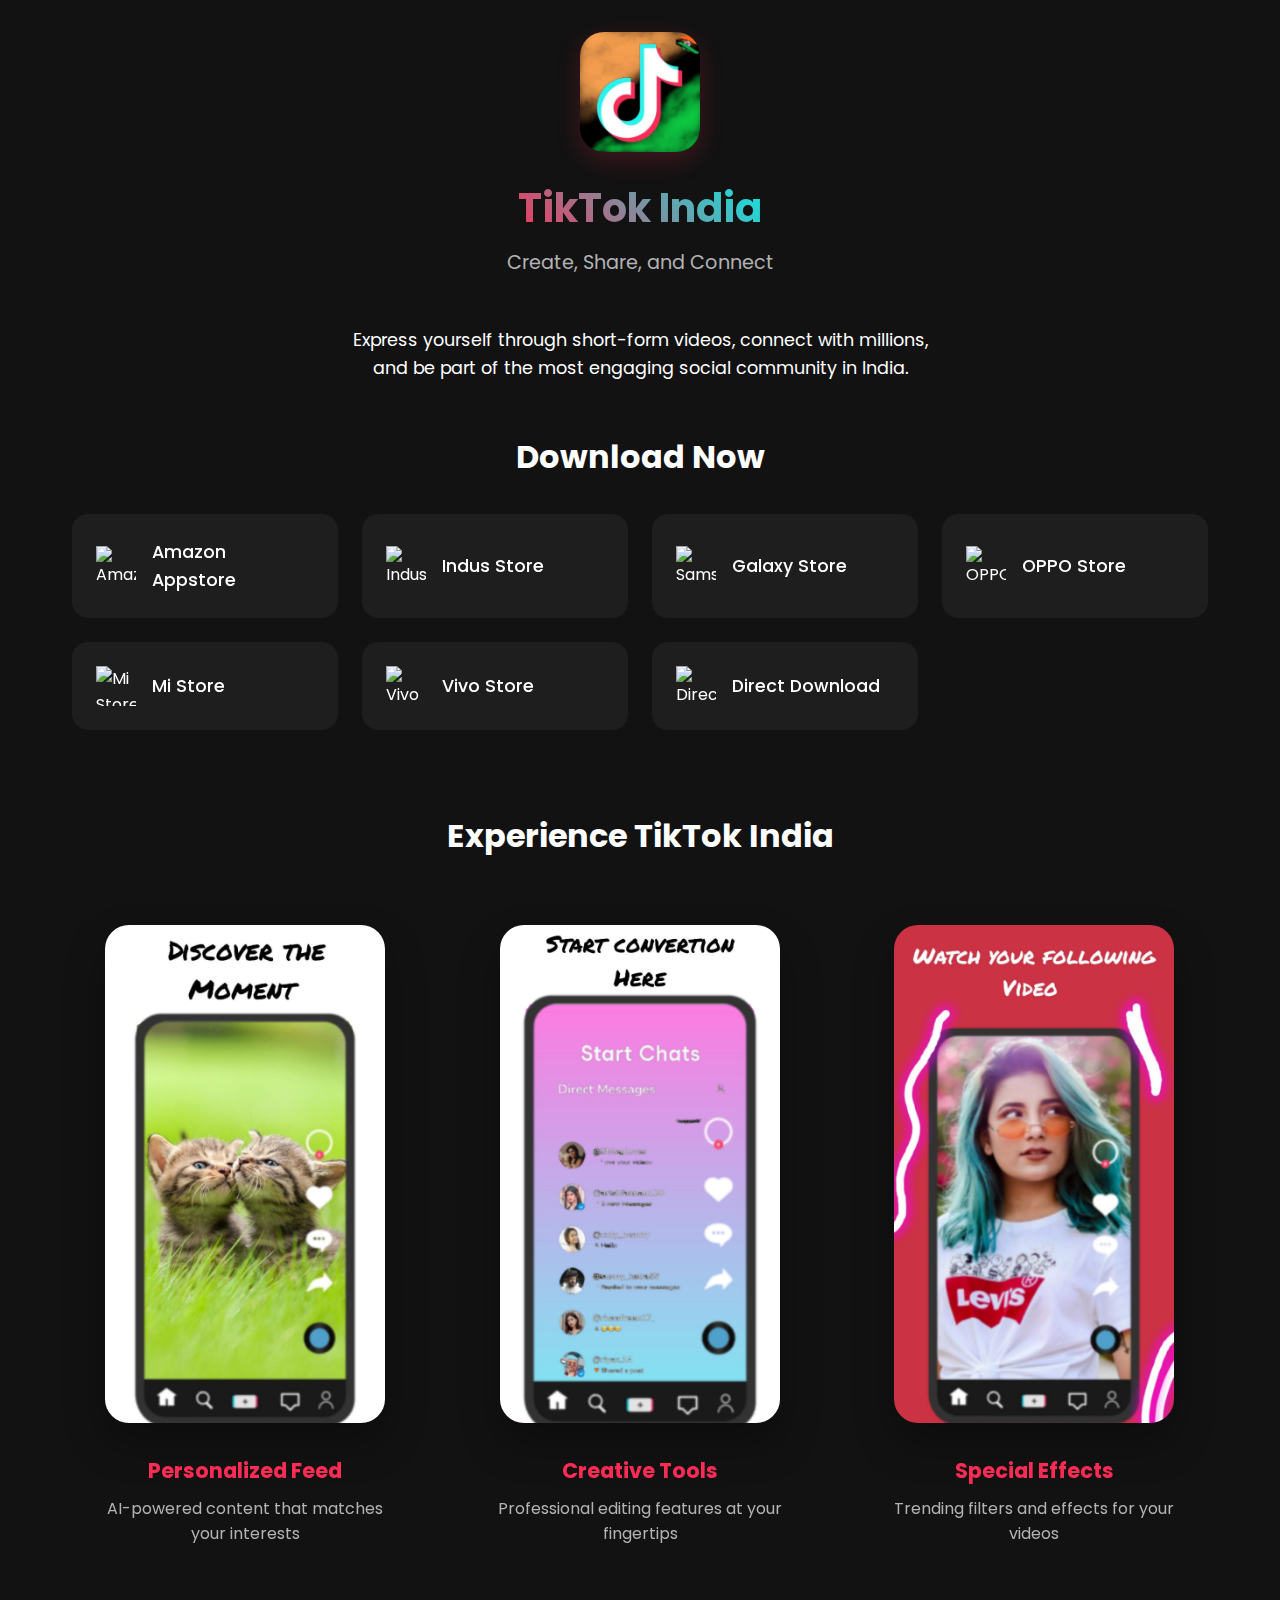
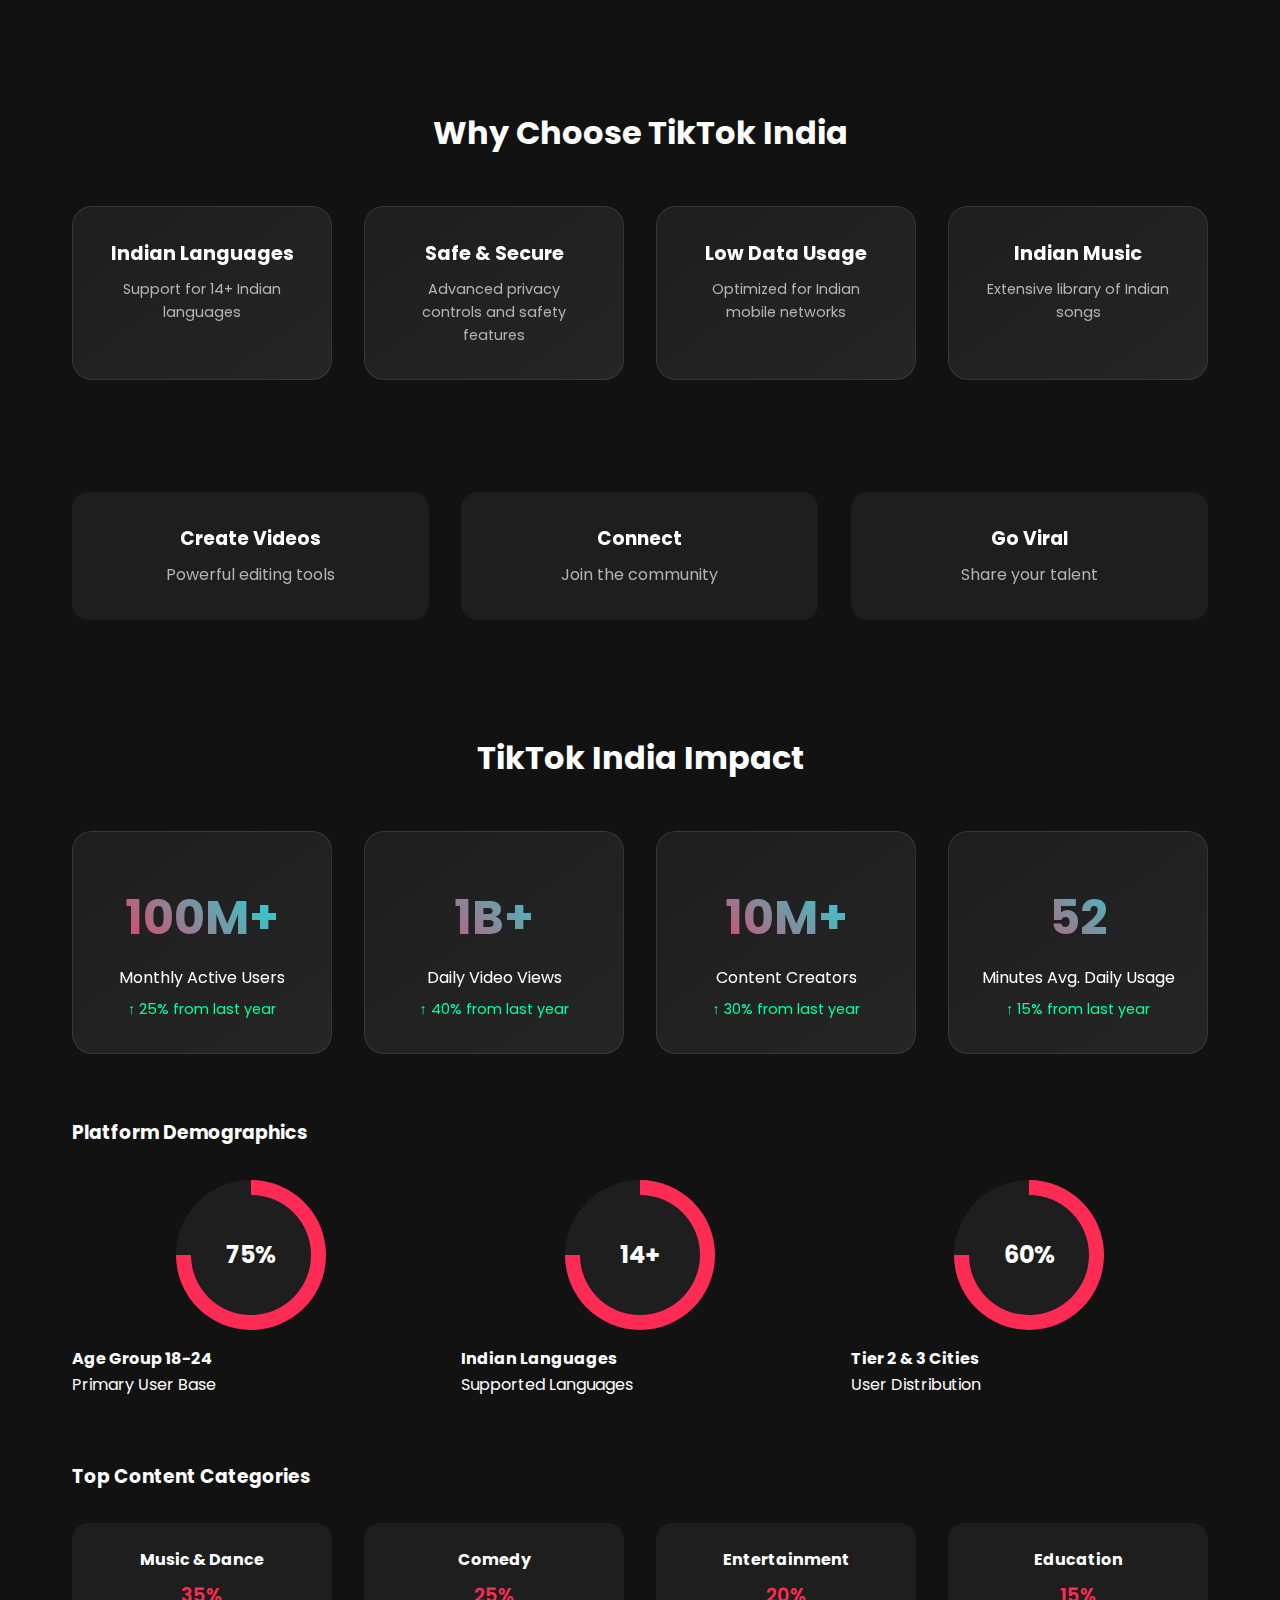
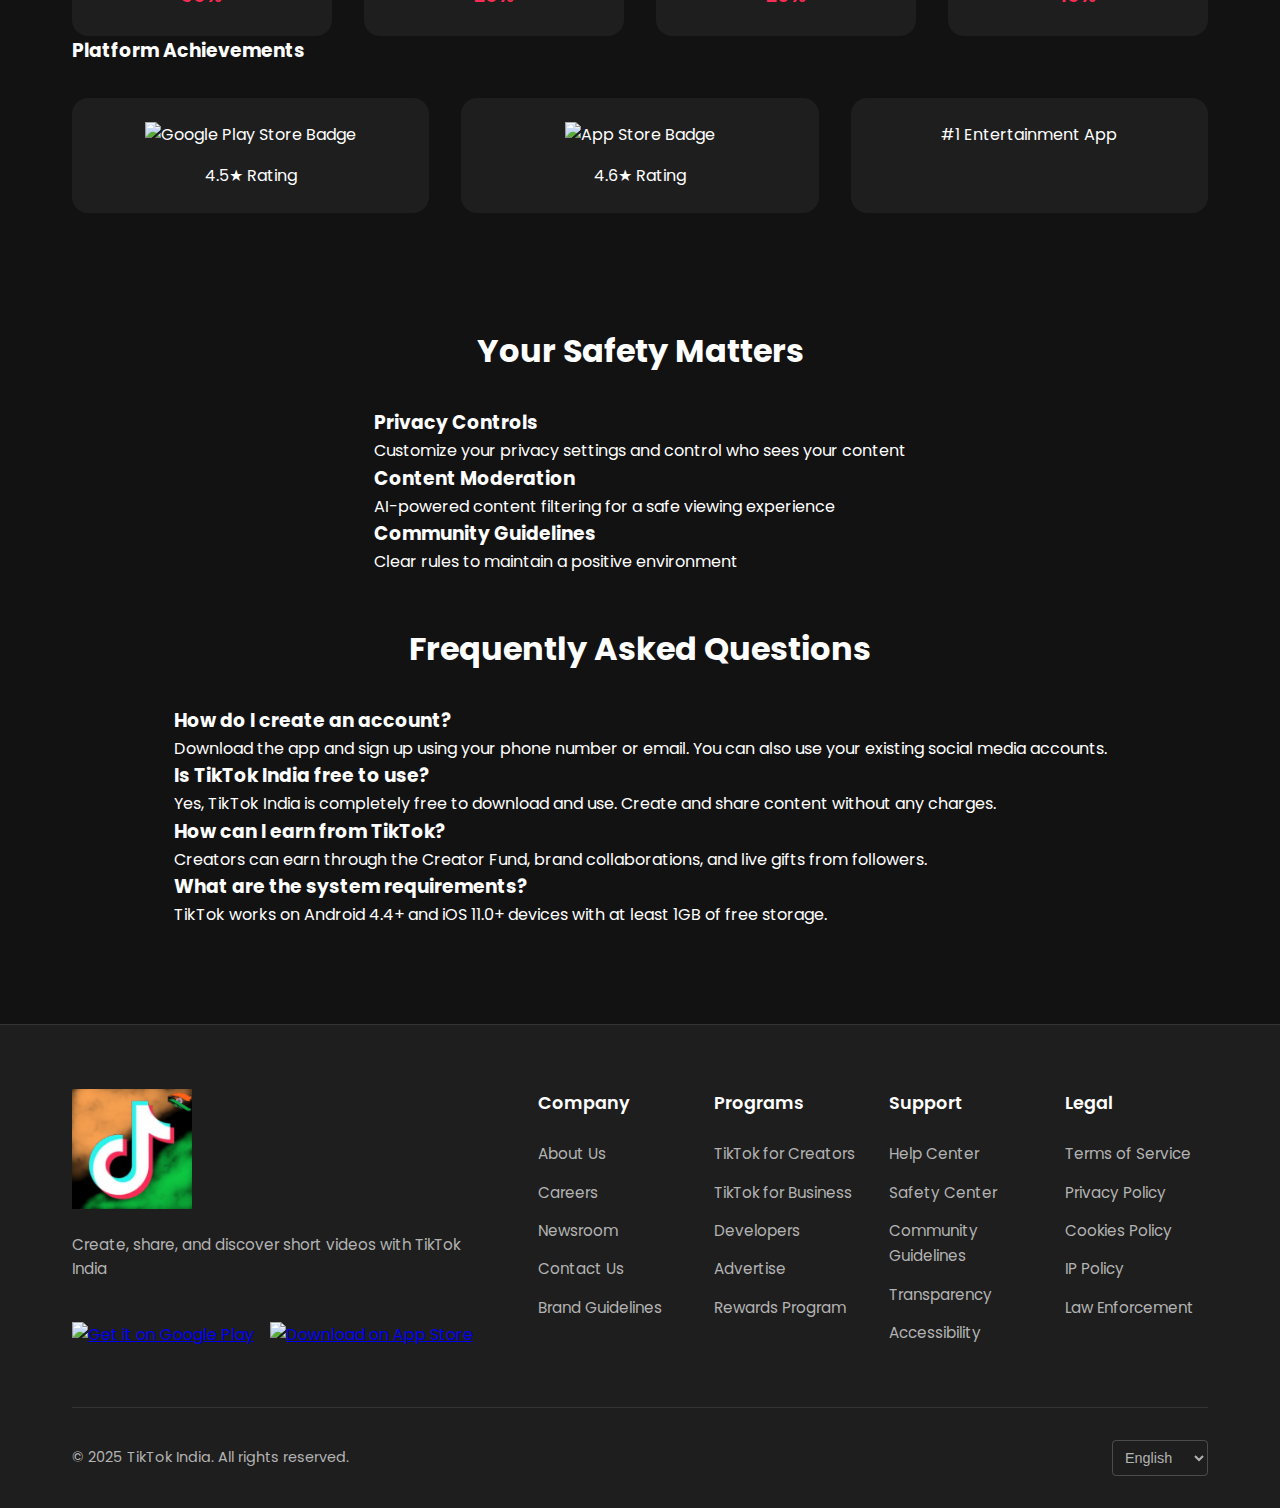
==== index.html @ 4f06ed54 "Add files via upload" ====
<!DOCTYPE html>
<html lang="en">
<head>
    <meta charset="UTF-8">
    <meta name="viewport" content="width=device-width, initial-scale=1.0">
    
    <!-- Enhanced SEO Meta Tags -->
    <title>TikTok India: Short Video App in 14+ Indian Languages | Download Now</title>
    <meta name="description" content="Download TikTok India - Create and share short videos in your language. Join 100M+ users, enjoy AI-powered content, special effects, and professional editing tools. Available in 14+ Indian languages.">
    <meta name="keywords" content="TikTok India, Indian short video app, video creation app India, TikTok download India, short form video, Indian content creation, video editing app India, TikTok in Hindi, regional language app">
    
    <!-- Language Alternatives -->
    <link rel="alternate" hreflang="en-in" href="https://www.tiktok.co.in/en/" />
    <link rel="alternate" hreflang="hi-in" href="https://www.tiktok.co.in/hi/" />
    <link rel="alternate" hreflang="x-default" href="https://www.tiktok.co.in/" />
    
    <!-- Canonical URL -->
    <link rel="canonical" href="https://www.tiktok.co.in/">
    
    <!-- Mobile App Meta Tags -->
    <meta name="apple-itunes-app" content="app-id=YOUR_APP_ID">
    <meta name="google-play-app" content="app-id=YOUR_APP_ID">
    
    <!-- Additional SEO Meta Tags -->
    <meta name="robots" content="index, follow">
    <meta name="googlebot" content="index, follow">
    <meta name="theme-color" content="#FE2C55">
    <meta name="mobile-web-app-capable" content="yes">
    <meta name="apple-mobile-web-app-capable" content="yes">
    <meta name="apple-mobile-web-app-status-bar-style" content="black">
    <meta name="format-detection" content="telephone=no">
    
    <!-- Preload Critical Resources -->
    <link rel="preload" href="styles.css" as="style">
    <link rel="preload" href="tiktok-logo.png" as="image">
    <link rel="preconnect" href="https://fonts.googleapis.com">
    <link rel="preconnect" href="https://fonts.gstatic.com" crossorigin>
    
    <!-- Existing CSS links -->
    <link rel="stylesheet" href="styles.css">
    <link rel="stylesheet" href="https://cdnjs.cloudflare.com/ajax/libs/animate.css/4.1.1/animate.min.css">
    <link href="https://fonts.googleapis.com/css2?family=Poppins:wght@300;400;500;600;700&display=swap" rel="stylesheet">
</head>
<body>
    <div class="container">
        <div class="app-header animate__animated animate__fadeInDown">
            <img src="tiktok-logo.png" alt="TikTok India" class="app-icon">
            <h1>TikTok India</h1>
            <p class="tagline">Create, Share, and Connect</p>
        </div>

        <div class="app-description animate__animated animate__fadeIn animate__delay-1s">
            <p>Express yourself through short-form videos, connect with millions, and be part of the most engaging social community in India.</p>
        </div>

        <div class="download-section animate__animated animate__fadeInUp animate__delay-2s">
            <h2>Download Now</h2>
            <div class="store-grid">
                <a href="/home" class="store-button amazon">
                    <img src="https://encrypted-tbn0.gstatic.com/images?q=tbn:ANd9GcR8tDT7qx7tK6tjoQmuyVxzemjravFNB2CQsw&s" alt="Amazon Appstore">
                    <span>Amazon Appstore</span>
                </a>
                <a href="#" class="store-button indus">
                    <img src="https://docstore.indusappstore.com/public/external/web-app-store/asset.Hd7bwGni.svg" alt="Indus Store">
                    <span>Indus Store</span>
                </a>
                
                <a href="/home" class="store-button samsung">
                    <img src="https://galaxystore.samsung.com/galaxyapps.png" alt="Samsung Store">
                    <span>Galaxy Store</span>
                </a>
                <a href="#" class="store-button oppo">
                    <img src="https://play-lh.googleusercontent.com/DGeAdiP0ydsxejp0afIKMzYm1-BCiLXjv8ShQNiZ90-zZdaWAnrZNotV9tV3eMv19sg=w240-h480-rw" alt="OPPO Store">
                    <span>OPPO Store</span>
                </a>
                <a href="#" class="store-button mi">
                    <img src="https://play-lh.googleusercontent.com/K-44rSE33Wysgghzd0ERiti7HPkMf44-oAAa6H73CyftLX3JDBEoFWgvZh-HYl-RBw=w240-h480-rw" alt="Mi Store">
                    <span>Mi Store</span>
                </a>
                <a href="#" class="store-button vivo">
                    <img src="https://play-lh.googleusercontent.com/hXXFMyUa9oPzwyx2E843xrl-kLeUhKiYZHT-l_UCbZI8qTtfpClLOAT6R0oh9g3z-U14=w240-h480-rw" alt="Vivo Store">
                    <span>Vivo Store</span>
                </a>
                <a href="#" class="store-button direct">
                    <img src="https://cdn-icons-png.flaticon.com/512/2820/2820284.png" alt="Direct Download">
                    <span>Direct Download</span>
                </a>

            </div>
        </div>

        <div class="app-showcase animate__animated animate__fadeIn animate__delay-3s">
            <h2>Experience TikTok India</h2>
            <div class="showcase-grid">
                <div class="showcase-item">
                    <img src="1.png" alt="TikTok Feed" class="phone-mockup">
                    <h3>Personalized Feed</h3>
                    <p>AI-powered content that matches your interests</p>
                </div>
                <div class="showcase-item">
                    <img src="2.png" alt="TikTok Create" class="phone-mockup">
                    <h3>Creative Tools</h3>
                    <p>Professional editing features at your fingertips</p>
                </div>
                <div class="showcase-item">
                    <img src="3.png" alt="TikTok Effects" class="phone-mockup">
                    <h3>Special Effects</h3>
                    <p>Trending filters and effects for your videos</p>
                </div>
            </div>
        </div>

        <div class="highlights animate__animated animate__fadeIn animate__delay-3s">
            <h2>Why Choose TikTok India</h2>
            <div class="highlights-grid">
                <div class="highlight-card">
                    <ion-icon name="language"></ion-icon>
                    <h3>Indian Languages</h3>
                    <p>Support for 14+ Indian languages</p>
                </div>
                <div class="highlight-card">
                    <ion-icon name="shield-checkmark"></ion-icon>
                    <h3>Safe & Secure</h3>
                    <p>Advanced privacy controls and safety features</p>
                </div>
                <div class="highlight-card">
                    <ion-icon name="flash"></ion-icon>
                    <h3>Low Data Usage</h3>
                    <p>Optimized for Indian mobile networks</p>
                </div>
                <div class="highlight-card">
                    <ion-icon name="musical-notes"></ion-icon>
                    <h3>Indian Music</h3>
                    <p>Extensive library of Indian songs</p>
                </div>
            </div>
        </div>

        <div class="features animate__animated animate__fadeIn animate__delay-3s">
            <div class="feature">
                <ion-icon name="videocam"></ion-icon>
                <h3>Create Videos</h3>
                <p>Powerful editing tools</p>
            </div>
            <div class="feature">
                <ion-icon name="people"></ion-icon>
                <h3>Connect</h3>
                <p>Join the community</p>
            </div>
            <div class="feature">
                <ion-icon name="trending-up"></ion-icon>
                <h3>Go Viral</h3>
                <p>Share your talent</p>
            </div>
        </div>

        <div class="statistics-section animate__animated animate__fadeIn animate__delay-3s">
            <h2>TikTok India Impact</h2>
            
            <!-- Key Metrics -->
            <div class="stats-grid">
                <div class="stat-card">
                    <div class="stat-icon">
                        <ion-icon name="people"></ion-icon>
                    </div>
                    <span class="stat-number" data-target="100">100M+</span>
                    <p>Monthly Active Users</p>
                    <span class="stat-growth">↑ 25% from last year</span>
                </div>
                <div class="stat-card">
                    <div class="stat-icon">
                        <ion-icon name="play"></ion-icon>
                    </div>
                    <span class="stat-number" data-target="1">1B+</span>
                    <p>Daily Video Views</p>
                    <span class="stat-growth">↑ 40% from last year</span>
                </div>
                <div class="stat-card">
                    <div class="stat-icon">
                        <ion-icon name="videocam"></ion-icon>
                    </div>
                    <span class="stat-number" data-target="10">10M+</span>
                    <p>Content Creators</p>
                    <span class="stat-growth">↑ 30% from last year</span>
                </div>
                <div class="stat-card">
                    <div class="stat-icon">
                        <ion-icon name="timer"></ion-icon>
                    </div>
                    <span class="stat-number" data-target="52">52</span>
                    <p>Minutes Avg. Daily Usage</p>
                    <span class="stat-growth">↑ 15% from last year</span>
                </div>
            </div>

            <!-- Usage Statistics -->
            <div class="usage-stats">
                <h3>Platform Demographics</h3>
                <div class="stats-details-grid">
                    <div class="stat-detail-card">
                        <div class="chart-container">
                            <!-- Add a circular progress chart here -->
                            <div class="circular-chart">
                                <div class="chart-value">75%</div>
                            </div>
                        </div>
                        <h4>Age Group 18-24</h4>
                        <p>Primary User Base</p>
                    </div>
                    <div class="stat-detail-card">
                        <div class="chart-container">
                            <div class="circular-chart">
                                <div class="chart-value">14+</div>
                            </div>
                        </div>
                        <h4>Indian Languages</h4>
                        <p>Supported Languages</p>
                    </div>
                    <div class="stat-detail-card">
                        <div class="chart-container">
                            <div class="circular-chart">
                                <div class="chart-value">60%</div>
                            </div>
                        </div>
                        <h4>Tier 2 & 3 Cities</h4>
                        <p>User Distribution</p>
                    </div>
                </div>
            </div>

            <!-- Content Categories -->
            <div class="content-categories">
                <h3>Top Content Categories</h3>
                <div class="category-grid">
                    <div class="category-card">
                        <ion-icon name="musical-notes"></ion-icon>
                        <h4>Music & Dance</h4>
                        <span class="category-percentage">35%</span>
                    </div>
                    <div class="category-card">
                        <ion-icon name="happy"></ion-icon>
                        <h4>Comedy</h4>
                        <span class="category-percentage">25%</span>
                    </div>
                    <div class="category-card">
                        <ion-icon name="film"></ion-icon>
                        <h4>Entertainment</h4>
                        <span class="category-percentage">20%</span>
                    </div>
                    <div class="category-card">
                        <ion-icon name="book"></ion-icon>
                        <h4>Education</h4>
                        <span class="category-percentage">15%</span>
                    </div>
                </div>
            </div>

            <!-- Achievement Badges -->
            <div class="achievements">
                <h3>Platform Achievements</h3>
                <div class="achievements-grid">
                    <div class="achievement-card">
                        <img src="https://play.google.com/intl/en_us/badges/static/images/badges/en_badge_web_generic.png" alt="Google Play Store Badge">
                        <p>4.5★ Rating</p>
                    </div>
                    <div class="achievement-card">
                        <img src="https://developer.apple.com/app-store/marketing/guidelines/images/badge-download-on-the-app-store.svg" alt="App Store Badge">
                        <p>4.6★ Rating</p>
                    </div>
                    <div class="achievement-card">
                        <ion-icon name="trophy"></ion-icon>
                        <p>#1 Entertainment App</p>
                    </div>
                </div>
            </div>
        </div>

        <div class="safety-section animate__animated animate__fadeIn animate__delay-3s">
            <h2>Your Safety Matters</h2>
            <div class="safety-grid">
                <div class="safety-card">
                    <ion-icon name="lock-closed"></ion-icon>
                    <h3>Privacy Controls</h3>
                    <p>Customize your privacy settings and control who sees your content</p>
                </div>
                <div class="safety-card">
                    <ion-icon name="shield-half"></ion-icon>
                    <h3>Content Moderation</h3>
                    <p>AI-powered content filtering for a safe viewing experience</p>
                </div>
                <div class="safety-card">
                    <ion-icon name="people-circle"></ion-icon>
                    <h3>Community Guidelines</h3>
                    <p>Clear rules to maintain a positive environment</p>
                </div>
            </div>
        </div>

        <div class="faq-section animate__animated animate__fadeIn animate__delay-3s">
            <h2>Frequently Asked Questions</h2>
            <div class="faq-grid">
                <div class="faq-item">
                    <h3>How do I create an account?</h3>
                    <p>Download the app and sign up using your phone number or email. You can also use your existing social media accounts.</p>
                </div>
                <div class="faq-item">
                    <h3>Is TikTok India free to use?</h3>
                    <p>Yes, TikTok India is completely free to download and use. Create and share content without any charges.</p>
                </div>
                <div class="faq-item">
                    <h3>How can I earn from TikTok?</h3>
                    <p>Creators can earn through the Creator Fund, brand collaborations, and live gifts from followers.</p>
                </div>
                <div class="faq-item">
                    <h3>What are the system requirements?</h3>
                    <p>TikTok works on Android 4.4+ and iOS 11.0+ devices with at least 1GB of free storage.</p>
                </div>
            </div>
        </div>
    </div>
    <script type="module" src="https://unpkg.com/ionicons@7.1.0/dist/ionicons/ionicons.esm.js"></script>
    <script nomodule src="https://unpkg.com/ionicons@7.1.0/dist/ionicons/ionicons.js"></script>
    <script src="script.js"></script>
</body>
</html>

<footer class="footer">
    <div class="footer-content">
        <div class="footer-main">
            <div class="footer-brand">
                <img src="tiktok-logo.png" alt="TikTok India" class="footer-logo">
                <p class="footer-description">Create, share, and discover short videos with TikTok India</p>
                <div class="app-badges">
                    <a href="#" class="app-badge">
                        <img src="https://play.google.com/intl/en_us/badges/static/images/badges/en_badge_web_generic.png" alt="Get it on Google Play">
                    </a>
                    <a href="#" class="app-badge">
                        <img src="https://developer.apple.com/app-store/marketing/guidelines/images/badge-download-on-the-app-store.svg" alt="Download on App Store">
                    </a>
                </div>
            </div>
            
            <div class="footer-links">
                <div class="footer-section">
                    <h4>Company</h4>
                    <ul>
                        <li><a href="/about">About Us</a></li>
                        <li><a href="/careers">Careers</a></li>
                        <li><a href="/newsroom">Newsroom</a></li>
                        <li><a href="/contact">Contact Us</a></li>
                        <li><a href="/brand">Brand Guidelines</a></li>
                    </ul>
                </div>
                
                <div class="footer-section">
                    <h4>Programs</h4>
                    <ul>
                        <li><a href="/creators">TikTok for Creators</a></li>
                        <li><a href="/business">TikTok for Business</a></li>
                        <li><a href="/developers">Developers</a></li>
                        <li><a href="/ads">Advertise</a></li>
                        <li><a href="/rewards">Rewards Program</a></li>
                    </ul>
                </div>

                <div class="footer-section">
                    <h4>Support</h4>
                    <ul>
                        <li><a href="/help">Help Center</a></li>
                        <li><a href="/safety">Safety Center</a></li>
                        <li><a href="/community">Community Guidelines</a></li>
                        <li><a href="/transparency">Transparency</a></li>
                        <li><a href="/accessibility">Accessibility</a></li>
                    </ul>
                </div>

                <div class="footer-section">
                    <h4>Legal</h4>
                    <ul>
                        <li><a href="/terms">Terms of Service</a></li>
                        <li><a href="/privacy">Privacy Policy</a></li>
                        <li><a href="/cookies">Cookies Policy</a></li>
                        <li><a href="/intellectual-property">IP Policy</a></li>
                        <li><a href="/law-enforcement">Law Enforcement</a></li>
                    </ul>
                </div>
            </div>
        </div>

        <div class="footer-bottom">
            <div class="footer-info">
                <p>&copy; 2025 TikTok India. All rights reserved.</p>
                <div class="language-selector">
                    <ion-icon name="language-outline"></ion-icon>
                    <select>
                        <option value="en">English</option>
                        <option value="hi">हिंदी</option>
                        <option value="ta">தமிழ்</option>
                        <option value="te">తెలుగు</option>
                        <option value="bn">বাংলা</option>
                        <option value="mr">मराठी</option>
                        <option value="gu">ગુજરાતી</option>
                        <option value="kn">ಕನ್ನಡ</option>
                        <option value="ml">മലയാളം</option>
                    </select>
                </div>
            </div>
        </div>
    </div>
</footer>
---- styles.css ----
:root {
    --primary-color: #fe2c55;
    --background-color: #121212;
    --card-background: #1e1e1e;
    --text-primary: #ffffff;
    --text-secondary: #b3b3b3;
}

* {
    margin: 0;
    padding: 0;
    box-sizing: border-box;
}

body {
    font-family: 'Poppins', sans-serif;
    background-color: var(--background-color);
    color: var(--text-primary);
    line-height: 1.6;
}

.container {
    max-width: 1200px;
    margin: 0 auto;
    padding: 2rem;
    min-height: 100vh;
    display: flex;
    flex-direction: column;
    align-items: center;
    gap: 3rem;
}

.app-header {
    text-align: center;
}

.app-icon {
    width: 120px;
    height: 120px;
    border-radius: 24px;
    margin-bottom: 1rem;
    box-shadow: 0 8px 24px rgba(254, 44, 85, 0.2);
}

h1 {
    font-size: 2.5rem;
    margin-bottom: 0.5rem;
    background: linear-gradient(45deg, var(--primary-color), #00f2ea);
    background-clip: text;
    -webkit-background-clip: text;
    -webkit-text-fill-color: transparent;
}

.tagline {
    color: var(--text-secondary);
    font-size: 1.2rem;
}

.app-description {
    text-align: center;
    max-width: 600px;
    margin: 0 auto;
    font-size: 1.1rem;
}

.download-section {
    width: 100%;
}

h2 {
    text-align: center;
    margin-bottom: 2rem;
    font-size: 2rem;
}

.store-grid {
    display: grid;
    grid-template-columns: repeat(auto-fit, minmax(250px, 1fr));
    gap: 1.5rem;
    width: 100%;
}

.store-button {
    background: var(--card-background);
    border-radius: 16px;
    padding: 1.5rem;
    text-decoration: none;
    color: var(--text-primary);
    display: flex;
    align-items: center;
    gap: 1rem;
    transition: transform 0.3s ease, box-shadow 0.3s ease;
}

.store-button:hover {
    transform: translateY(-5px);
    box-shadow: 0 10px 20px rgba(0, 0, 0, 0.2);
}

.store-button img {
    width: 40px;
    height: 40px;
}

.store-button span {
    font-size: 1.1rem;
    font-weight: 500;
}

.features {
    display: grid;
    grid-template-columns: repeat(auto-fit, minmax(200px, 1fr));
    gap: 2rem;
    width: 100%;
    margin-top: 2rem;
}

.feature {
    text-align: center;
    padding: 2rem;
    background: var(--card-background);
    border-radius: 16px;
    transition: transform 0.3s ease;
}

.feature:hover {
    transform: translateY(-5px);
}

.feature ion-icon {
    font-size: 2.5rem;
    color: var(--primary-color);
    margin-bottom: 1rem;
}

.feature h3 {
    margin-bottom: 0.5rem;
}

.feature p {
    color: var(--text-secondary);
}

.app-showcase {
    width: 100%;
    margin-top: 2rem;
}

.showcase-grid {
    display: grid;
    grid-template-columns: repeat(auto-fit, minmax(300px, 1fr));
    gap: 3rem;
    margin-top: 3rem;
}

.showcase-item {
    text-align: center;
    padding: 1rem;
}

.phone-mockup {
    width: 100%;
    max-width: 280px;
    height: auto;
    border-radius: 24px;
    box-shadow: 0 20px 40px rgba(0, 0, 0, 0.3);
    margin-bottom: 1.5rem;
    transition: transform 0.3s ease;
}

.phone-mockup:hover {
    transform: translateY(-10px) scale(1.02);
}

.showcase-item h3 {
    color: var(--primary-color);
    margin-bottom: 0.5rem;
    font-size: 1.3rem;
}

.showcase-item p {
    color: var(--text-secondary);
}

.highlights {
    width: 100%;
    margin-top: 4rem;
    padding: 2rem 0;
}

.highlights-grid {
    display: grid;
    grid-template-columns: repeat(auto-fit, minmax(250px, 1fr));
    gap: 2rem;
    margin-top: 3rem;
}

.highlight-card {
    background: linear-gradient(145deg, var(--card-background), #252525);
    border-radius: 20px;
    padding: 2rem;
    text-align: center;
    transition: transform 0.3s ease, box-shadow 0.3s ease;
    border: 1px solid rgba(255, 255, 255, 0.1);
}

.highlight-card:hover {
    transform: translateY(-5px);
    box-shadow: 0 10px 20px rgba(254, 44, 85, 0.1);
}

.highlight-card ion-icon {
    font-size: 2.5rem;
    color: var(--primary-color);
    margin-bottom: 1rem;
}

.highlight-card h3 {
    color: var(--text-primary);
    margin-bottom: 0.5rem;
    font-size: 1.2rem;
}

.highlight-card p {
    color: var(--text-secondary);
    font-size: 0.9rem;
}

/* Statistics Section Styles */
.statistics-section {
    width: 100%;
    padding: 4rem 0;
}

.stats-grid {
    display: grid;
    grid-template-columns: repeat(auto-fit, minmax(240px, 1fr));
    gap: 2rem;
    margin: 3rem 0;
}

.stat-card {
    background: linear-gradient(145deg, var(--card-background), #252525);
    border-radius: 20px;
    padding: 2rem;
    text-align: center;
    transition: transform 0.3s ease;
    border: 1px solid rgba(255, 255, 255, 0.1);
    position: relative;
    overflow: hidden;
}

.stat-card:hover {
    transform: translateY(-5px);
    box-shadow: 0 10px 30px rgba(254, 44, 85, 0.15);
}

.stat-icon {
    font-size: 2.5rem;
    color: var(--primary-color);
    margin-bottom: 1rem;
}

.stat-number {
    font-size: 3rem;
    font-weight: 700;
    background: linear-gradient(45deg, var(--primary-color), #00f2ea);
    background-clip: text;
    -webkit-background-clip: text;
    -webkit-text-fill-color: transparent;
    display: block;
    margin-bottom: 0.5rem;
}

.stat-growth {
    font-size: 0.9rem;
    color: #00ff9d;
    display: block;
    margin-top: 0.5rem;
}

/* Partners Section */
.partners-section {
    margin: 4rem 0;
}

.partners-grid {
    display: grid;
    grid-template-columns: repeat(auto-fit, minmax(200px, 1fr));
    gap: 2rem;
    margin-top: 2rem;
}

.partner-card {
    background: var(--card-background);
    border-radius: 16px;
    padding: 1.5rem;
    text-align: center;
    transition: transform 0.3s ease;
}

.partner-card img {
    height: 40px;
    width: auto;
    margin-bottom: 1rem;
    filter: brightness(0) invert(1);
}

.partner-card span {
    display: block;
    color: var(--text-secondary);
    font-size: 0.9rem;
}

/* Usage Statistics */
.usage-stats {
    margin: 4rem 0;
}

.stats-details-grid {
    display: grid;
    grid-template-columns: repeat(auto-fit, minmax(200px, 1fr));
    gap: 2rem;
    margin-top: 2rem;
}

.circular-chart {
    width: 150px;
    height: 150px;
    border-radius: 50%;
    background: conic-gradient(var(--primary-color) 75%, var(--card-background) 0);
    display: flex;
    align-items: center;
    justify-content: center;
    margin: 0 auto 1rem;
}

.chart-value {
    background: var(--card-background);
    width: 120px;
    height: 120px;
    border-radius: 50%;
    display: flex;
    align-items: center;
    justify-content: center;
    font-size: 1.5rem;
    font-weight: 700;
}

/* Content Categories */
.category-grid {
    display: grid;
    grid-template-columns: repeat(auto-fit, minmax(180px, 1fr));
    gap: 2rem;
    margin-top: 2rem;
}

.category-card {
    background: var(--card-background);
    border-radius: 16px;
    padding: 1.5rem;
    text-align: center;
    transition: transform 0.3s ease;
}

.category-card ion-icon {
    font-size: 2rem;
    color: var(--primary-color);
    margin-bottom: 1rem;
}

.category-percentage {
    display: block;
    font-size: 1.2rem;
    font-weight: 600;
    color: var(--primary-color);
    margin-top: 0.5rem;
}

/* Achievements */
.achievements-grid {
    display: grid;
    grid-template-columns: repeat(auto-fit, minmax(200px, 1fr));
    gap: 2rem;
    margin-top: 2rem;
}

.achievement-card {
    background: var(--card-background);
    border-radius: 16px;
    padding: 1.5rem;
    text-align: center;
    transition: transform 0.3s ease;
}

.achievement-card img {
    height: 40px;
    width: auto;
    margin-bottom: 1rem;
}

.achievement-card ion-icon {
    font-size: 2.5rem;
    color: #ffd700;
    margin-bottom: 1rem;
}

/* Responsive Design */
@media (max-width: 768px) {
    .container {
        padding: 1rem;
    }

    .store-grid {
        grid-template-columns: 1fr;
    }

    .app-icon {
        width: 100px;
        height: 100px;
    }

    h1 {
        font-size: 2rem;
    }

    .showcase-grid {
        grid-template-columns: 1fr;
        gap: 2rem;
    }

    .highlights-grid {
        grid-template-columns: 1fr;
        gap: 1.5rem;
    }

    .phone-mockup {
        max-width: 220px;
    }

    .stats-grid {
        grid-template-columns: 1fr;
    }

    .stat-number {
        font-size: 2.5rem;
    }

    .partners-grid,
    .stats-details-grid,
    .category-grid,
    .achievements-grid {
        grid-template-columns: 1fr;
    }

    .circular-chart {
        width: 120px;
        height: 120px;
    }

    .chart-value {
        width: 90px;
        height: 90px;
        font-size: 1.2rem;
    }
}

/* Footer Styles */
.footer {
    background: var(--card-background);
    padding: 4rem 0 2rem;
    margin-top: 4rem;
    border-top: 1px solid rgba(255, 255, 255, 0.1);
}

.footer-content {
    max-width: 1200px;
    margin: 0 auto;
    padding: 0 2rem;
}

.footer-main {
    display: grid;
    grid-template-columns: 1.5fr 2.5fr;
    gap: 4rem;
    margin-bottom: 3rem;
}

.footer-brand {
    display: flex;
    flex-direction: column;
    gap: 1.5rem;
}

.footer-logo {
    width: 120px;
    height: auto;
}

.footer-description {
    color: var(--text-secondary);
    font-size: 0.95rem;
    line-height: 1.6;
}

.app-badges {
    display: flex;
    gap: 1rem;
    margin-top: 1rem;
}

.app-badge img {
    height: 40px;
    width: auto;
}

.footer-links {
    display: grid;
    grid-template-columns: repeat(4, 1fr);
    gap: 2rem;
}

.footer-section h4 {
    color: var(--text-primary);
    font-size: 1.1rem;
    margin-bottom: 1.5rem;
    font-weight: 600;
}

.footer-section ul {
    list-style: none;
}

.footer-section ul li {
    margin-bottom: 0.8rem;
}

.footer-section ul li a {
    color: var(--text-secondary);
    text-decoration: none;
    font-size: 0.95rem;
    transition: color 0.3s ease;
}

.footer-section ul li a:hover {
    color: var(--primary-color);
}

.footer-social {
    border-top: 1px solid rgba(255, 255, 255, 0.1);
    padding: 2rem 0;
    margin: 2rem 0;
}

.social-links {
    display: flex;
    justify-content: center;
    gap: 1.5rem;
}

.social-link {
    color: var(--text-secondary);
    font-size: 1.5rem;
    transition: color 0.3s ease;
}

.social-link:hover {
    color: var(--primary-color);
}

.footer-bottom {
    border-top: 1px solid rgba(255, 255, 255, 0.1);
    padding-top: 2rem;
}

.footer-info {
    display: flex;
    justify-content: space-between;
    align-items: center;
    color: var(--text-secondary);
    font-size: 0.9rem;
}

.language-selector {
    display: flex;
    align-items: center;
    gap: 0.5rem;
}

.language-selector select {
    background: transparent;
    border: 1px solid rgba(255, 255, 255, 0.2);
    color: var(--text-secondary);
    padding: 0.5rem;
    border-radius: 4px;
    font-size: 0.9rem;
}

/* Responsive Footer */
@media (max-width: 1024px) {
    .footer-main {
        grid-template-columns: 1fr;
        gap: 3rem;
    }

    .footer-links {
        grid-template-columns: repeat(2, 1fr);
    }
}

@media (max-width: 768px) {
    .footer {
        padding: 3rem 0 1.5rem;
    }

    .footer-links {
        grid-template-columns: 1fr;
        gap: 2rem;
    }

    .footer-info {
        flex-direction: column;
        gap: 1rem;
        text-align: center;
    }
}

/* Mobile-first Media Queries */
@media (max-width: 480px) {
    .container {
        padding: 1rem;
        gap: 2rem;
    }

    h1 {
        font-size: 1.8rem;
    }

    h2 {
        font-size: 1.5rem;
        margin-bottom: 1.5rem;
    }

    .app-icon {
        width: 80px;
        height: 80px;
    }

    .tagline {
        font-size: 1rem;
    }

    .app-description {
        font-size: 0.95rem;
    }

    .store-grid {
        grid-template-columns: 1fr;
        gap: 1rem;
    }

    .store-button {
        padding: 1rem;
    }

    .showcase-grid {
        grid-template-columns: 1fr;
        gap: 2rem;
    }

    .phone-mockup {
        max-width: 200px;
    }

    .highlights-grid {
        grid-template-columns: 1fr;
        gap: 1rem;
    }

    .highlight-card {
        padding: 1.5rem;
    }

    .stats-grid {
        grid-template-columns: 1fr;
        gap: 1rem;
    }

    .stat-card {
        padding: 1.5rem;
    }

    .stat-number {
        font-size: 2rem;
    }

    .category-grid {
        grid-template-columns: repeat(2, 1fr);
        gap: 1rem;
    }

    .footer-main {
        grid-template-columns: 1fr;
        gap: 2rem;
    }

    .footer-links {
        grid-template-columns: repeat(2, 1fr);
        gap: 1.5rem;
    }

    .footer-section h4 {
        font-size: 1rem;
    }

    .footer-section ul li a {
        font-size: 0.9rem;
    }
}

/* Tablet Media Queries */
@media (min-width: 481px) and (max-width: 768px) {
    .container {
        padding: 1.5rem;
        gap: 2.5rem;
    }

    .store-grid {
        grid-template-columns: repeat(2, 1fr);
    }

    .showcase-grid {
        grid-template-columns: repeat(2, 1fr);
    }

    .stats-grid {
        grid-template-columns: repeat(2, 1fr);
    }
}

/* Performance Optimizations */
.store-button,
.feature,
.highlight-card,
.showcase-item,
.stat-card {
    will-change: transform;
    transform: translateZ(0);
}

/* Loading Performance */
@media (prefers-reduced-motion: reduce) {
    .animate__animated {
        animation: none !important;
        transition: none !important;
    }
}

/* Print Styles */
@media print {
    .store-button,
    .footer-social,
    .language-selector {
        display: none !important;
    }
}
---- styles.css ----
:root {
    --primary-color: #fe2c55;
    --background-color: #121212;
    --card-background: #1e1e1e;
    --text-primary: #ffffff;
    --text-secondary: #b3b3b3;
}

* {
    margin: 0;
    padding: 0;
    box-sizing: border-box;
}

body {
    font-family: 'Poppins', sans-serif;
    background-color: var(--background-color);
    color: var(--text-primary);
    line-height: 1.6;
}

.container {
    max-width: 1200px;
    margin: 0 auto;
    padding: 2rem;
    min-height: 100vh;
    display: flex;
    flex-direction: column;
    align-items: center;
    gap: 3rem;
}

.app-header {
    text-align: center;
}

.app-icon {
    width: 120px;
    height: 120px;
    border-radius: 24px;
    margin-bottom: 1rem;
    box-shadow: 0 8px 24px rgba(254, 44, 85, 0.2);
}

h1 {
    font-size: 2.5rem;
    margin-bottom: 0.5rem;
    background: linear-gradient(45deg, var(--primary-color), #00f2ea);
    background-clip: text;
    -webkit-background-clip: text;
    -webkit-text-fill-color: transparent;
}

.tagline {
    color: var(--text-secondary);
    font-size: 1.2rem;
}

.app-description {
    text-align: center;
    max-width: 600px;
    margin: 0 auto;
    font-size: 1.1rem;
}

.download-section {
    width: 100%;
}

h2 {
    text-align: center;
    margin-bottom: 2rem;
    font-size: 2rem;
}

.store-grid {
    display: grid;
    grid-template-columns: repeat(auto-fit, minmax(250px, 1fr));
    gap: 1.5rem;
    width: 100%;
}

.store-button {
    background: var(--card-background);
    border-radius: 16px;
    padding: 1.5rem;
    text-decoration: none;
    color: var(--text-primary);
    display: flex;
    align-items: center;
    gap: 1rem;
    transition: transform 0.3s ease, box-shadow 0.3s ease;
}

.store-button:hover {
    transform: translateY(-5px);
    box-shadow: 0 10px 20px rgba(0, 0, 0, 0.2);
}

.store-button img {
    width: 40px;
    height: 40px;
}

.store-button span {
    font-size: 1.1rem;
    font-weight: 500;
}

.features {
    display: grid;
    grid-template-columns: repeat(auto-fit, minmax(200px, 1fr));
    gap: 2rem;
    width: 100%;
    margin-top: 2rem;
}

.feature {
    text-align: center;
    padding: 2rem;
    background: var(--card-background);
    border-radius: 16px;
    transition: transform 0.3s ease;
}

.feature:hover {
    transform: translateY(-5px);
}

.feature ion-icon {
    font-size: 2.5rem;
    color: var(--primary-color);
    margin-bottom: 1rem;
}

.feature h3 {
    margin-bottom: 0.5rem;
}

.feature p {
    color: var(--text-secondary);
}

.app-showcase {
    width: 100%;
    margin-top: 2rem;
}

.showcase-grid {
    display: grid;
    grid-template-columns: repeat(auto-fit, minmax(300px, 1fr));
    gap: 3rem;
    margin-top: 3rem;
}

.showcase-item {
    text-align: center;
    padding: 1rem;
}

.phone-mockup {
    width: 100%;
    max-width: 280px;
    height: auto;
    border-radius: 24px;
    box-shadow: 0 20px 40px rgba(0, 0, 0, 0.3);
    margin-bottom: 1.5rem;
    transition: transform 0.3s ease;
}

.phone-mockup:hover {
    transform: translateY(-10px) scale(1.02);
}

.showcase-item h3 {
    color: var(--primary-color);
    margin-bottom: 0.5rem;
    font-size: 1.3rem;
}

.showcase-item p {
    color: var(--text-secondary);
}

.highlights {
    width: 100%;
    margin-top: 4rem;
    padding: 2rem 0;
}

.highlights-grid {
    display: grid;
    grid-template-columns: repeat(auto-fit, minmax(250px, 1fr));
    gap: 2rem;
    margin-top: 3rem;
}

.highlight-card {
    background: linear-gradient(145deg, var(--card-background), #252525);
    border-radius: 20px;
    padding: 2rem;
    text-align: center;
    transition: transform 0.3s ease, box-shadow 0.3s ease;
    border: 1px solid rgba(255, 255, 255, 0.1);
}

.highlight-card:hover {
    transform: translateY(-5px);
    box-shadow: 0 10px 20px rgba(254, 44, 85, 0.1);
}

.highlight-card ion-icon {
    font-size: 2.5rem;
    color: var(--primary-color);
    margin-bottom: 1rem;
}

.highlight-card h3 {
    color: var(--text-primary);
    margin-bottom: 0.5rem;
    font-size: 1.2rem;
}

.highlight-card p {
    color: var(--text-secondary);
    font-size: 0.9rem;
}

/* Statistics Section Styles */
.statistics-section {
    width: 100%;
    padding: 4rem 0;
}

.stats-grid {
    display: grid;
    grid-template-columns: repeat(auto-fit, minmax(240px, 1fr));
    gap: 2rem;
    margin: 3rem 0;
}

.stat-card {
    background: linear-gradient(145deg, var(--card-background), #252525);
    border-radius: 20px;
    padding: 2rem;
    text-align: center;
    transition: transform 0.3s ease;
    border: 1px solid rgba(255, 255, 255, 0.1);
    position: relative;
    overflow: hidden;
}

.stat-card:hover {
    transform: translateY(-5px);
    box-shadow: 0 10px 30px rgba(254, 44, 85, 0.15);
}

.stat-icon {
    font-size: 2.5rem;
    color: var(--primary-color);
    margin-bottom: 1rem;
}

.stat-number {
    font-size: 3rem;
    font-weight: 700;
    background: linear-gradient(45deg, var(--primary-color), #00f2ea);
    background-clip: text;
    -webkit-background-clip: text;
    -webkit-text-fill-color: transparent;
    display: block;
    margin-bottom: 0.5rem;
}

.stat-growth {
    font-size: 0.9rem;
    color: #00ff9d;
    display: block;
    margin-top: 0.5rem;
}

/* Partners Section */
.partners-section {
    margin: 4rem 0;
}

.partners-grid {
    display: grid;
    grid-template-columns: repeat(auto-fit, minmax(200px, 1fr));
    gap: 2rem;
    margin-top: 2rem;
}

.partner-card {
    background: var(--card-background);
    border-radius: 16px;
    padding: 1.5rem;
    text-align: center;
    transition: transform 0.3s ease;
}

.partner-card img {
    height: 40px;
    width: auto;
    margin-bottom: 1rem;
    filter: brightness(0) invert(1);
}

.partner-card span {
    display: block;
    color: var(--text-secondary);
    font-size: 0.9rem;
}

/* Usage Statistics */
.usage-stats {
    margin: 4rem 0;
}

.stats-details-grid {
    display: grid;
    grid-template-columns: repeat(auto-fit, minmax(200px, 1fr));
    gap: 2rem;
    margin-top: 2rem;
}

.circular-chart {
    width: 150px;
    height: 150px;
    border-radius: 50%;
    background: conic-gradient(var(--primary-color) 75%, var(--card-background) 0);
    display: flex;
    align-items: center;
    justify-content: center;
    margin: 0 auto 1rem;
}

.chart-value {
    background: var(--card-background);
    width: 120px;
    height: 120px;
    border-radius: 50%;
    display: flex;
    align-items: center;
    justify-content: center;
    font-size: 1.5rem;
    font-weight: 700;
}

/* Content Categories */
.category-grid {
    display: grid;
    grid-template-columns: repeat(auto-fit, minmax(180px, 1fr));
    gap: 2rem;
    margin-top: 2rem;
}

.category-card {
    background: var(--card-background);
    border-radius: 16px;
    padding: 1.5rem;
    text-align: center;
    transition: transform 0.3s ease;
}

.category-card ion-icon {
    font-size: 2rem;
    color: var(--primary-color);
    margin-bottom: 1rem;
}

.category-percentage {
    display: block;
    font-size: 1.2rem;
    font-weight: 600;
    color: var(--primary-color);
    margin-top: 0.5rem;
}

/* Achievements */
.achievements-grid {
    display: grid;
    grid-template-columns: repeat(auto-fit, minmax(200px, 1fr));
    gap: 2rem;
    margin-top: 2rem;
}

.achievement-card {
    background: var(--card-background);
    border-radius: 16px;
    padding: 1.5rem;
    text-align: center;
    transition: transform 0.3s ease;
}

.achievement-card img {
    height: 40px;
    width: auto;
    margin-bottom: 1rem;
}

.achievement-card ion-icon {
    font-size: 2.5rem;
    color: #ffd700;
    margin-bottom: 1rem;
}

/* Responsive Design */
@media (max-width: 768px) {
    .container {
        padding: 1rem;
    }

    .store-grid {
        grid-template-columns: 1fr;
    }

    .app-icon {
        width: 100px;
        height: 100px;
    }

    h1 {
        font-size: 2rem;
    }

    .showcase-grid {
        grid-template-columns: 1fr;
        gap: 2rem;
    }

    .highlights-grid {
        grid-template-columns: 1fr;
        gap: 1.5rem;
    }

    .phone-mockup {
        max-width: 220px;
    }

    .stats-grid {
        grid-template-columns: 1fr;
    }

    .stat-number {
        font-size: 2.5rem;
    }

    .partners-grid,
    .stats-details-grid,
    .category-grid,
    .achievements-grid {
        grid-template-columns: 1fr;
    }

    .circular-chart {
        width: 120px;
        height: 120px;
    }

    .chart-value {
        width: 90px;
        height: 90px;
        font-size: 1.2rem;
    }
}

/* Footer Styles */
.footer {
    background: var(--card-background);
    padding: 4rem 0 2rem;
    margin-top: 4rem;
    border-top: 1px solid rgba(255, 255, 255, 0.1);
}

.footer-content {
    max-width: 1200px;
    margin: 0 auto;
    padding: 0 2rem;
}

.footer-main {
    display: grid;
    grid-template-columns: 1.5fr 2.5fr;
    gap: 4rem;
    margin-bottom: 3rem;
}

.footer-brand {
    display: flex;
    flex-direction: column;
    gap: 1.5rem;
}

.footer-logo {
    width: 120px;
    height: auto;
}

.footer-description {
    color: var(--text-secondary);
    font-size: 0.95rem;
    line-height: 1.6;
}

.app-badges {
    display: flex;
    gap: 1rem;
    margin-top: 1rem;
}

.app-badge img {
    height: 40px;
    width: auto;
}

.footer-links {
    display: grid;
    grid-template-columns: repeat(4, 1fr);
    gap: 2rem;
}

.footer-section h4 {
    color: var(--text-primary);
    font-size: 1.1rem;
    margin-bottom: 1.5rem;
    font-weight: 600;
}

.footer-section ul {
    list-style: none;
}

.footer-section ul li {
    margin-bottom: 0.8rem;
}

.footer-section ul li a {
    color: var(--text-secondary);
    text-decoration: none;
    font-size: 0.95rem;
    transition: color 0.3s ease;
}

.footer-section ul li a:hover {
    color: var(--primary-color);
}

.footer-social {
    border-top: 1px solid rgba(255, 255, 255, 0.1);
    padding: 2rem 0;
    margin: 2rem 0;
}

.social-links {
    display: flex;
    justify-content: center;
    gap: 1.5rem;
}

.social-link {
    color: var(--text-secondary);
    font-size: 1.5rem;
    transition: color 0.3s ease;
}

.social-link:hover {
    color: var(--primary-color);
}

.footer-bottom {
    border-top: 1px solid rgba(255, 255, 255, 0.1);
    padding-top: 2rem;
}

.footer-info {
    display: flex;
    justify-content: space-between;
    align-items: center;
    color: var(--text-secondary);
    font-size: 0.9rem;
}

.language-selector {
    display: flex;
    align-items: center;
    gap: 0.5rem;
}

.language-selector select {
    background: transparent;
    border: 1px solid rgba(255, 255, 255, 0.2);
    color: var(--text-secondary);
    padding: 0.5rem;
    border-radius: 4px;
    font-size: 0.9rem;
}

/* Responsive Footer */
@media (max-width: 1024px) {
    .footer-main {
        grid-template-columns: 1fr;
        gap: 3rem;
    }

    .footer-links {
        grid-template-columns: repeat(2, 1fr);
    }
}

@media (max-width: 768px) {
    .footer {
        padding: 3rem 0 1.5rem;
    }

    .footer-links {
        grid-template-columns: 1fr;
        gap: 2rem;
    }

    .footer-info {
        flex-direction: column;
        gap: 1rem;
        text-align: center;
    }
}

/* Mobile-first Media Queries */
@media (max-width: 480px) {
    .container {
        padding: 1rem;
        gap: 2rem;
    }

    h1 {
        font-size: 1.8rem;
    }

    h2 {
        font-size: 1.5rem;
        margin-bottom: 1.5rem;
    }

    .app-icon {
        width: 80px;
        height: 80px;
    }

    .tagline {
        font-size: 1rem;
    }

    .app-description {
        font-size: 0.95rem;
    }

    .store-grid {
        grid-template-columns: 1fr;
        gap: 1rem;
    }

    .store-button {
        padding: 1rem;
    }

    .showcase-grid {
        grid-template-columns: 1fr;
        gap: 2rem;
    }

    .phone-mockup {
        max-width: 200px;
    }

    .highlights-grid {
        grid-template-columns: 1fr;
        gap: 1rem;
    }

    .highlight-card {
        padding: 1.5rem;
    }

    .stats-grid {
        grid-template-columns: 1fr;
        gap: 1rem;
    }

    .stat-card {
        padding: 1.5rem;
    }

    .stat-number {
        font-size: 2rem;
    }

    .category-grid {
        grid-template-columns: repeat(2, 1fr);
        gap: 1rem;
    }

    .footer-main {
        grid-template-columns: 1fr;
        gap: 2rem;
    }

    .footer-links {
        grid-template-columns: repeat(2, 1fr);
        gap: 1.5rem;
    }

    .footer-section h4 {
        font-size: 1rem;
    }

    .footer-section ul li a {
        font-size: 0.9rem;
    }
}

/* Tablet Media Queries */
@media (min-width: 481px) and (max-width: 768px) {
    .container {
        padding: 1.5rem;
        gap: 2.5rem;
    }

    .store-grid {
        grid-template-columns: repeat(2, 1fr);
    }

    .showcase-grid {
        grid-template-columns: repeat(2, 1fr);
    }

    .stats-grid {
        grid-template-columns: repeat(2, 1fr);
    }
}

/* Performance Optimizations */
.store-button,
.feature,
.highlight-card,
.showcase-item,
.stat-card {
    will-change: transform;
    transform: translateZ(0);
}

/* Loading Performance */
@media (prefers-reduced-motion: reduce) {
    .animate__animated {
        animation: none !important;
        transition: none !important;
    }
}

/* Print Styles */
@media print {
    .store-button,
    .footer-social,
    .language-selector {
        display: none !important;
    }
}
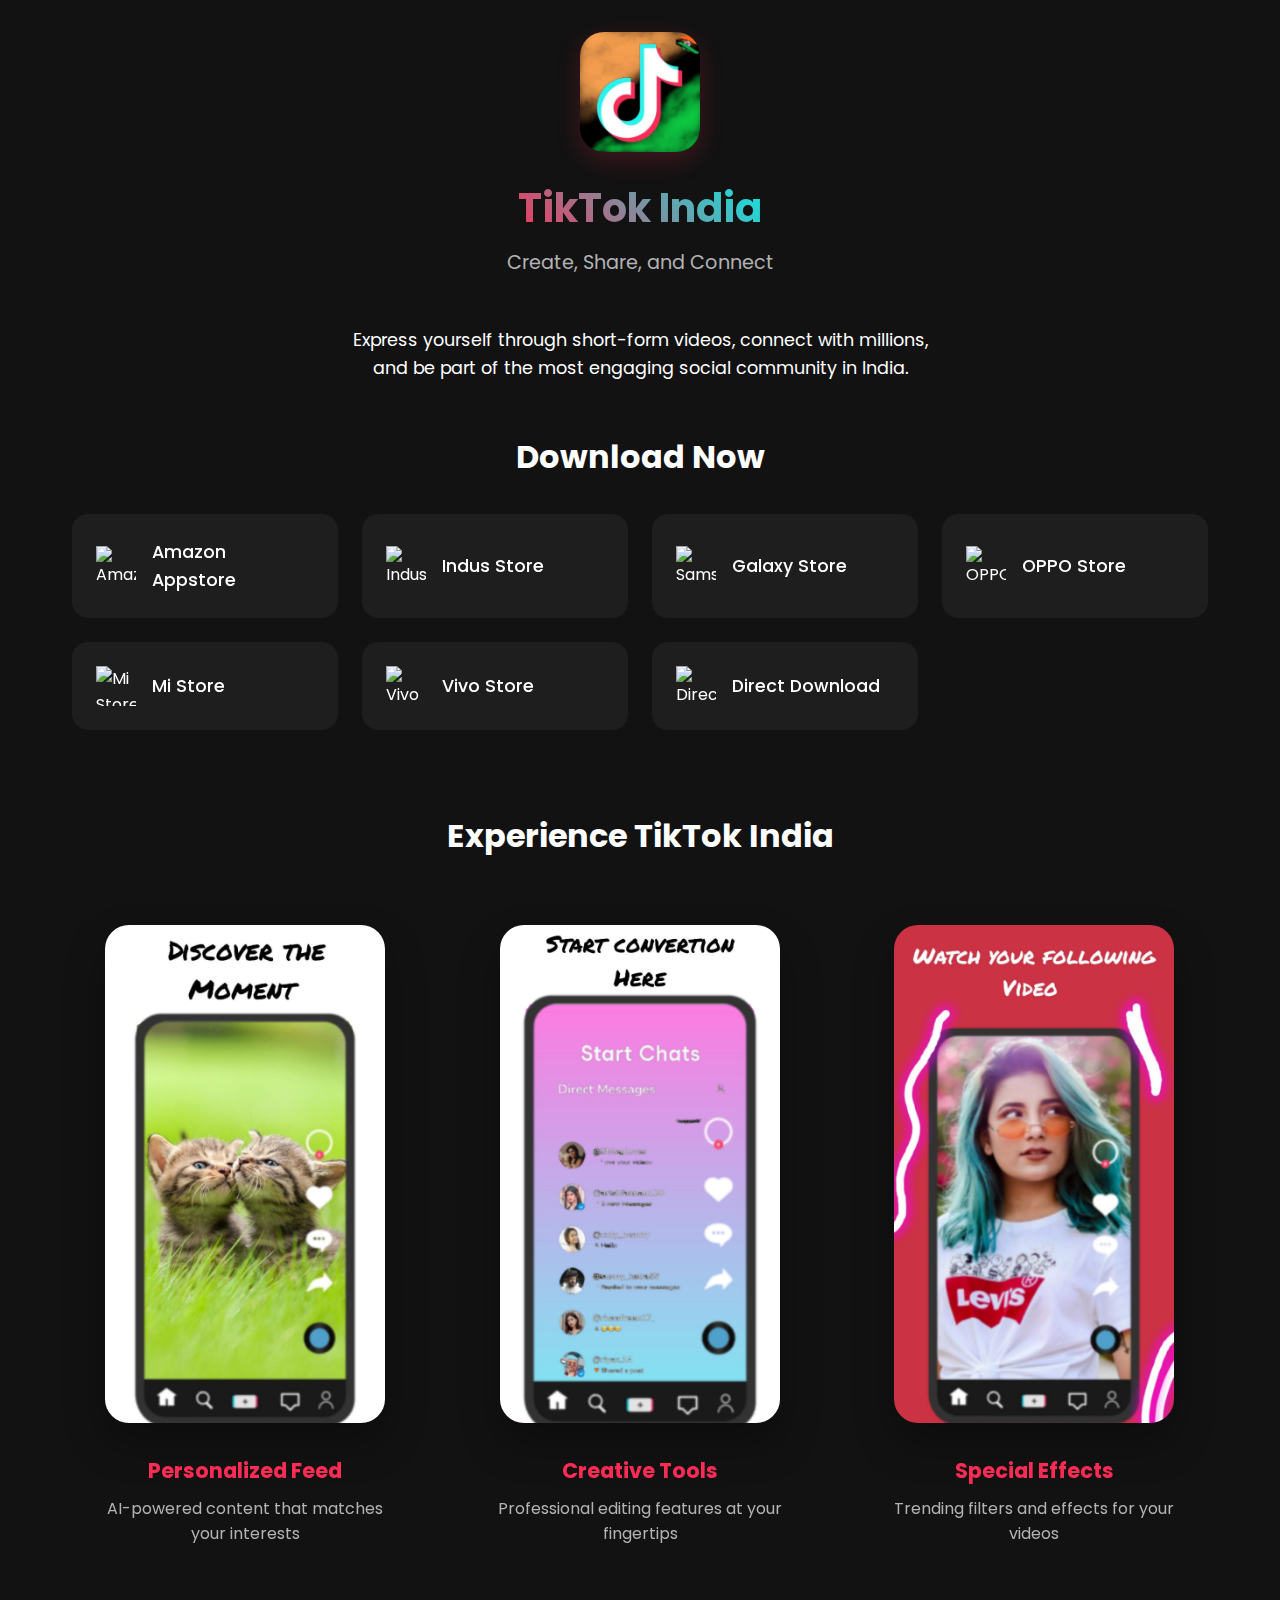
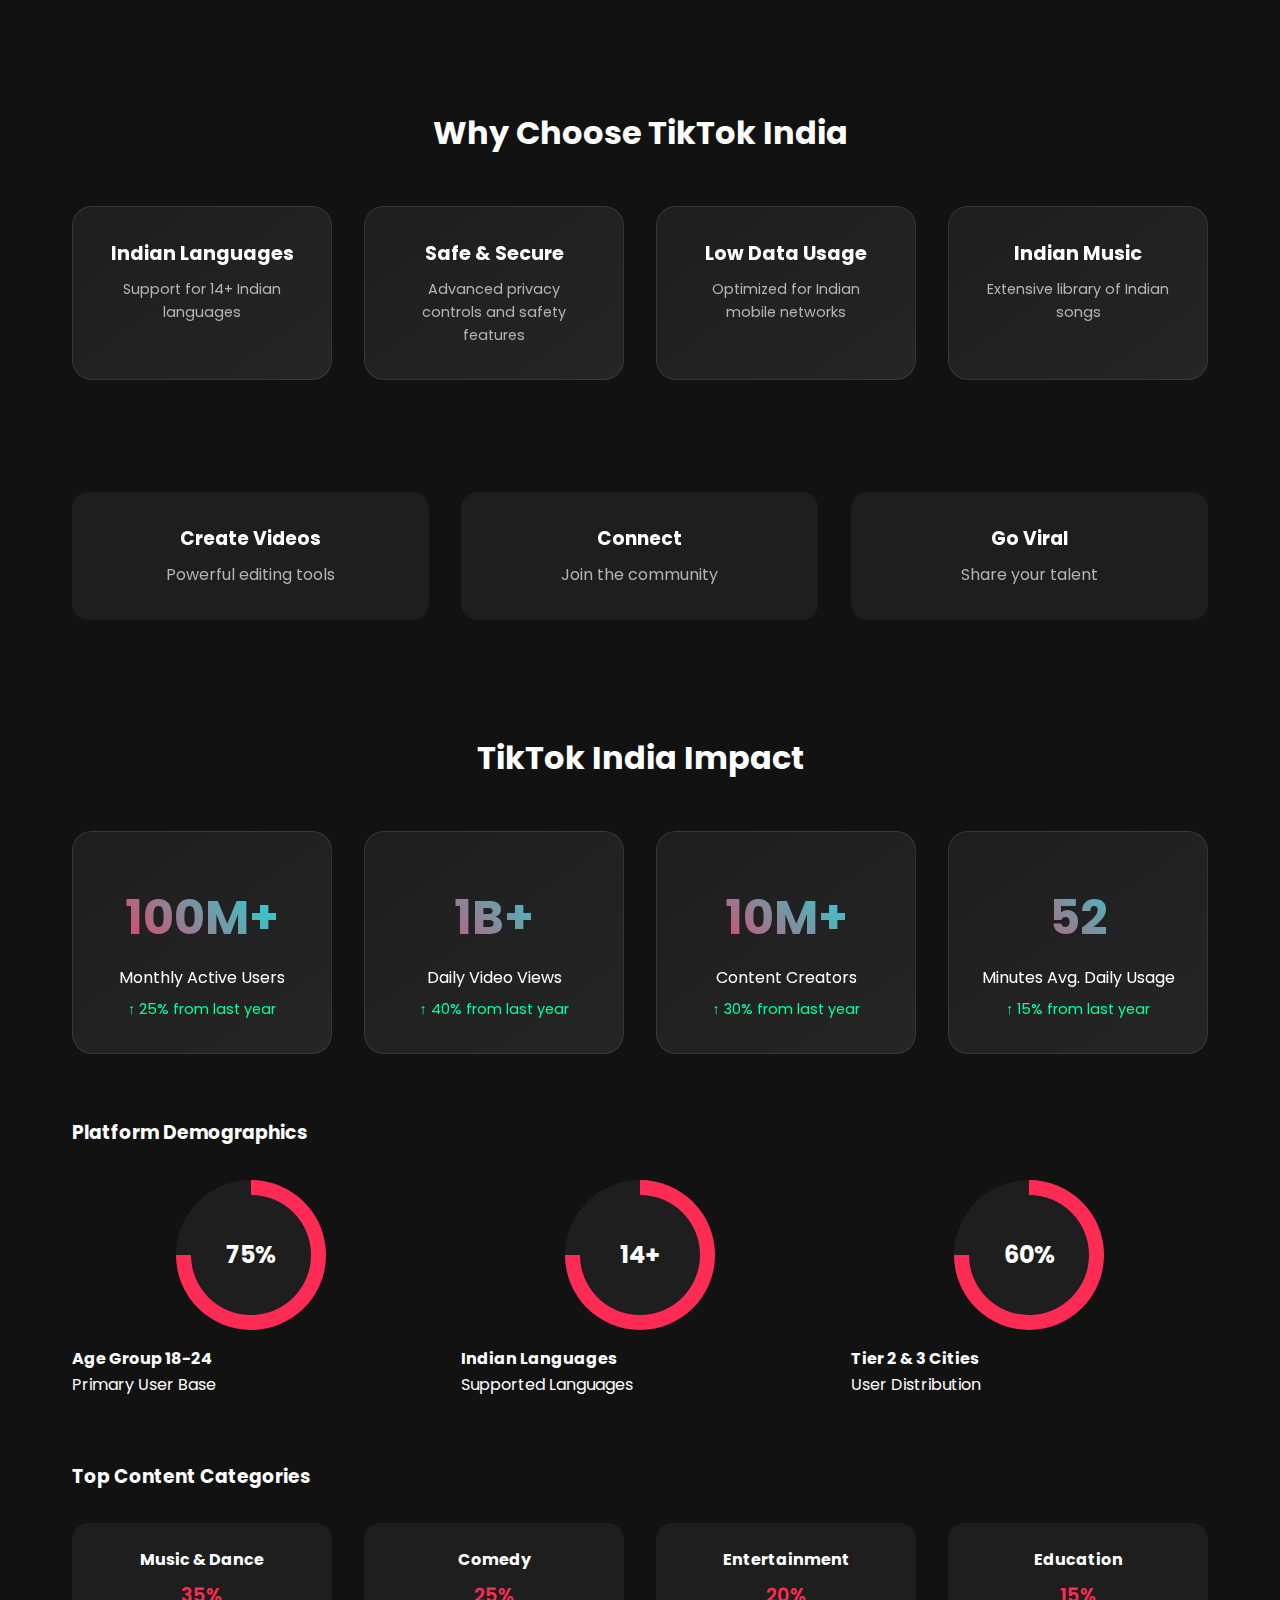
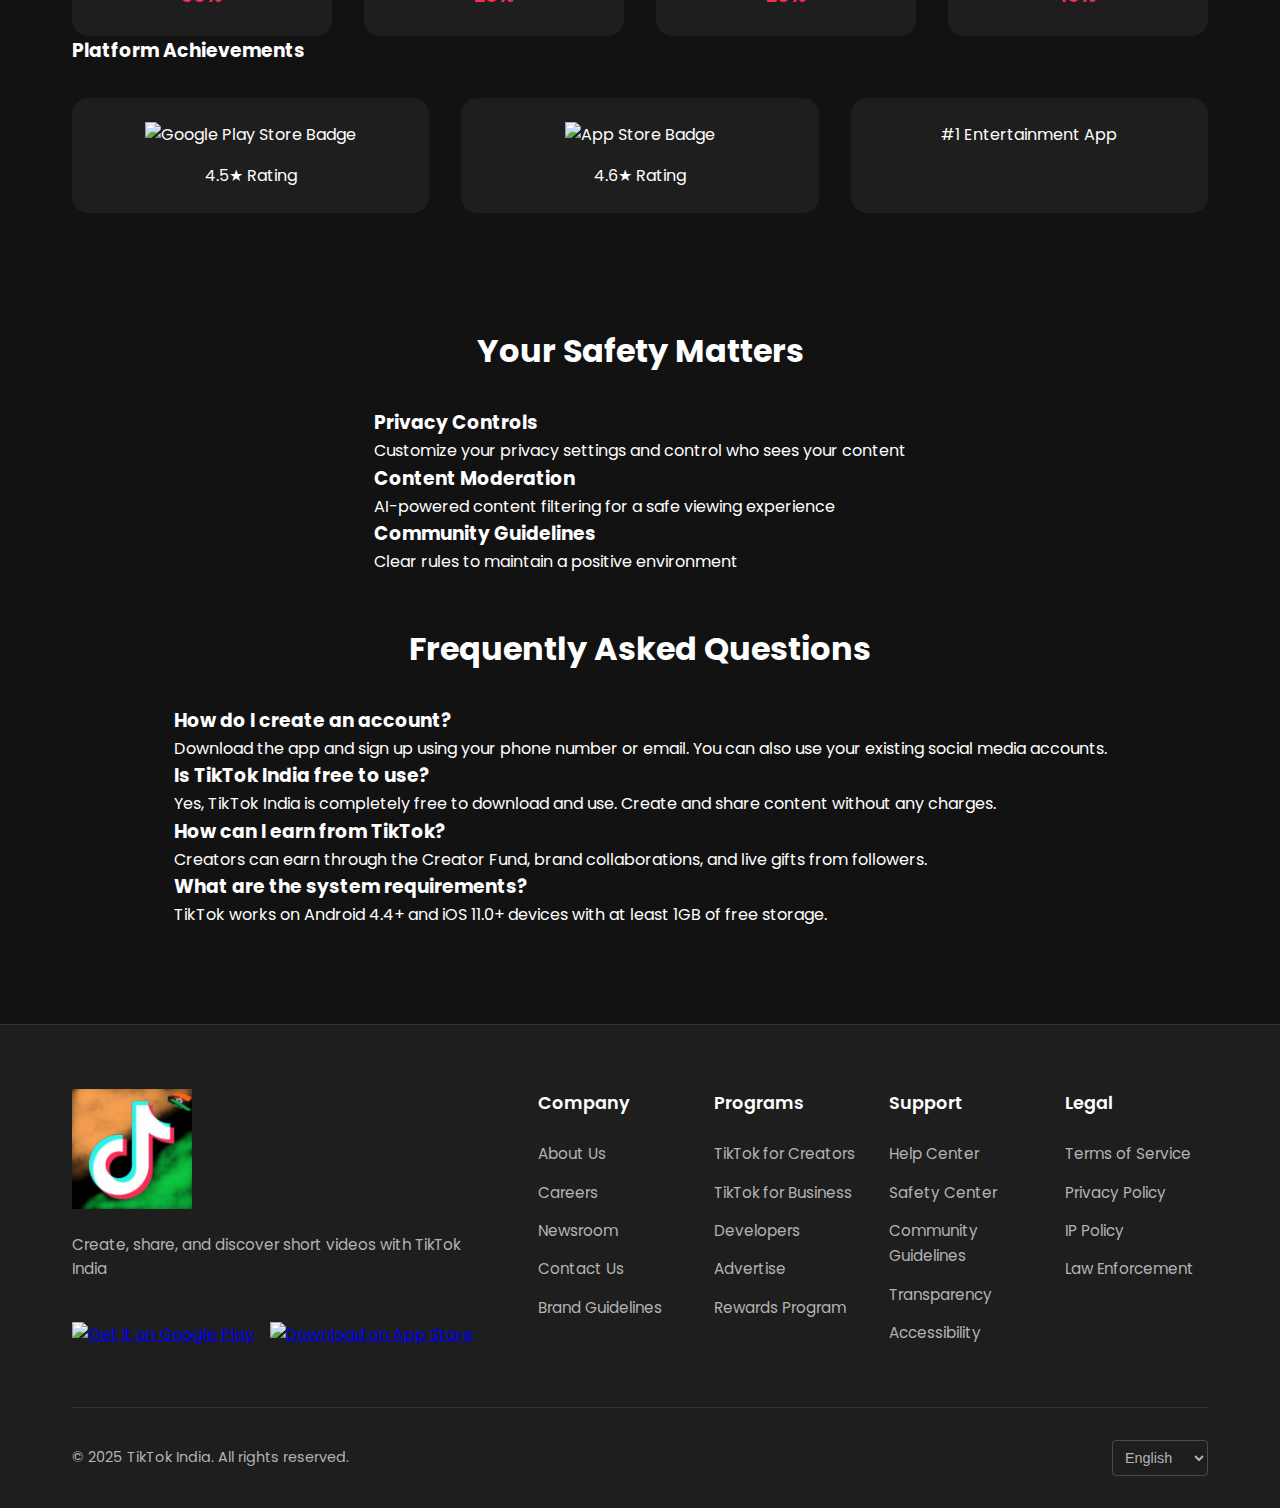
==== commit 4833f670: "added contact support" ====
--- a/index.html
+++ b/index.html
@@ -347,7 +347,7 @@
                         <li><a href="/about">About Us</a></li>
                         <li><a href="/careers">Careers</a></li>
                         <li><a href="/newsroom">Newsroom</a></li>
-                        <li><a href="/contact">Contact Us</a></li>
+                        <li><a href="/contact.html">Contact Us</a></li>
                         <li><a href="/brand">Brand Guidelines</a></li>
                     </ul>
                 </div>
@@ -366,7 +366,7 @@
                 <div class="footer-section">
                     <h4>Support</h4>
                     <ul>
-                        <li><a href="/help">Help Center</a></li>
+                        <li><a href="/contact.html">Help Center</a></li>
                         <li><a href="/safety">Safety Center</a></li>
                         <li><a href="/community">Community Guidelines</a></li>
                         <li><a href="/transparency">Transparency</a></li>
@@ -378,8 +378,7 @@
                     <h4>Legal</h4>
                     <ul>
                         <li><a href="/terms">Terms of Service</a></li>
-                        <li><a href="/privacy">Privacy Policy</a></li>
-                        <li><a href="/cookies">Cookies Policy</a></li>
+                        <li><a href="/privacy-policy.html">Privacy Policy</a></li>
                         <li><a href="/intellectual-property">IP Policy</a></li>
                         <li><a href="/law-enforcement">Law Enforcement</a></li>
                     </ul>
